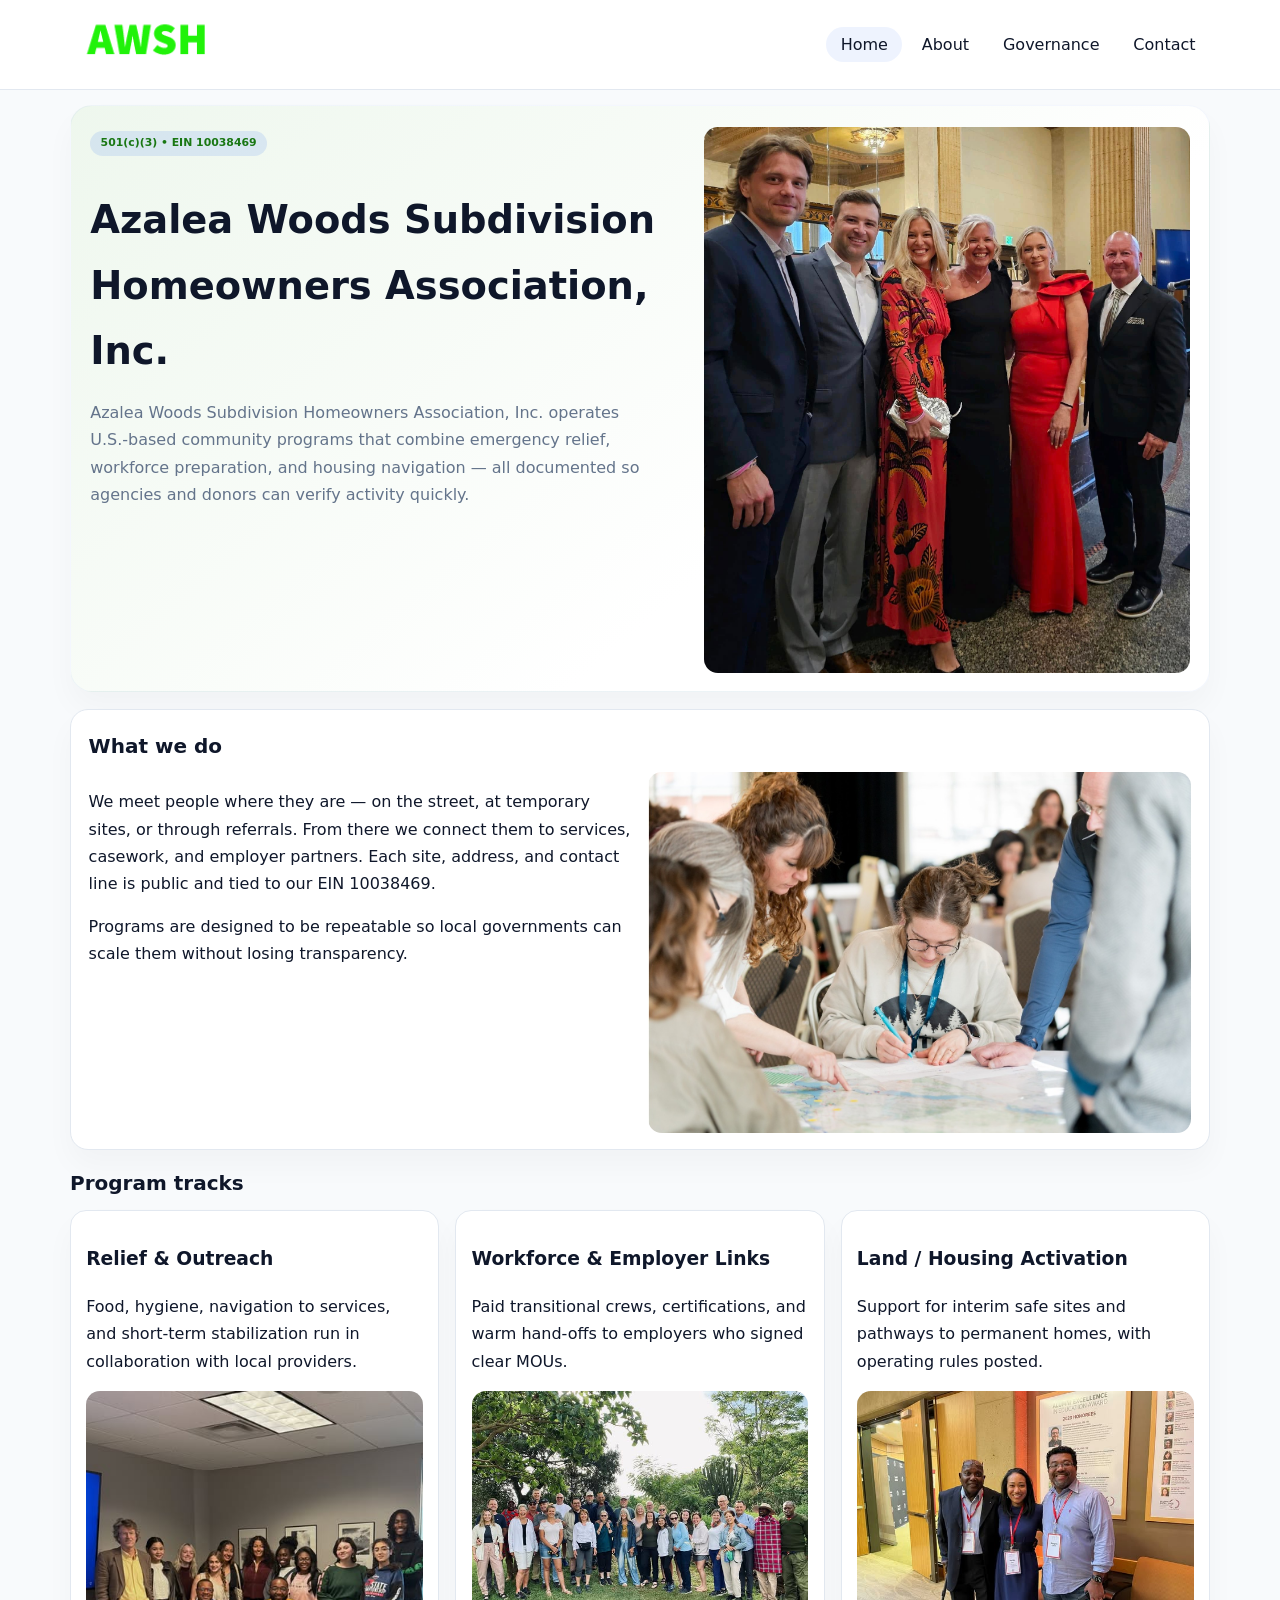
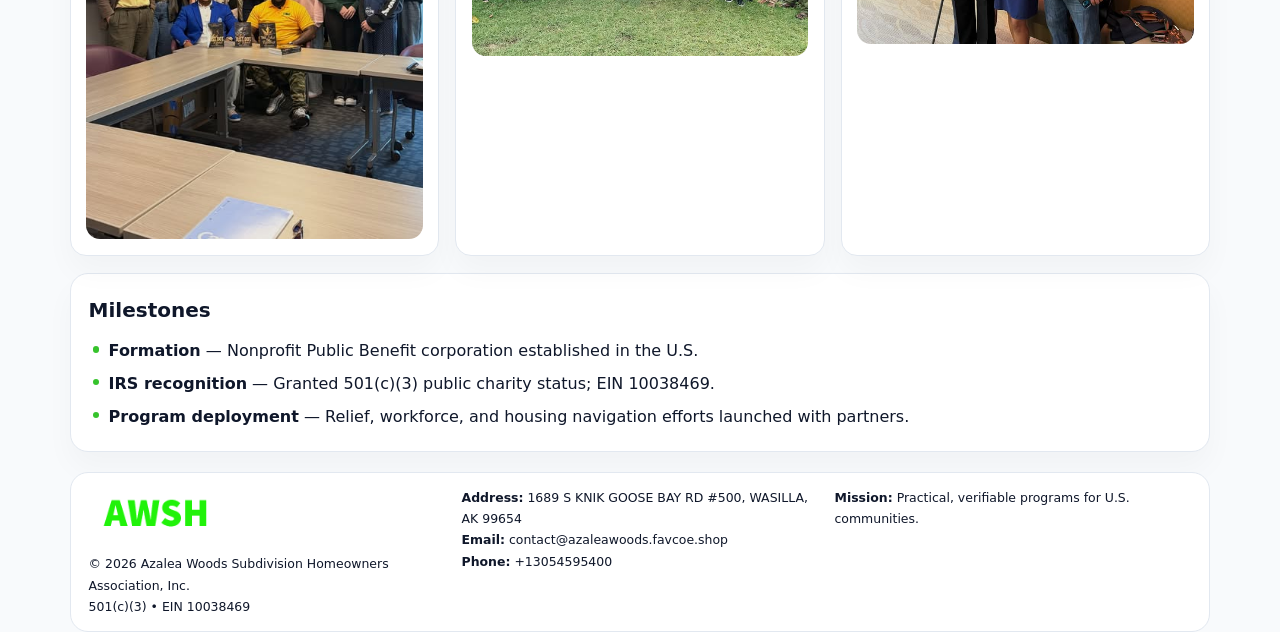
==== index.html @ 6f18c586 "Initial commit" ====
<!doctype html><html lang="en"><head>
<meta charset="utf-8">
<meta name="viewport" content="width=device-width,initial-scale=1">
<title>Azalea Woods Subdivision Homeowners Association, Inc. – Nonprofit • 2025</title>
<link rel="stylesheet" href="assets/styles.css">
<link rel="icon" href="images/logo.png">
<meta name="data-ein" content="10038469">
<meta name="data-name" content="Azalea Woods Subdivision Homeowners Association, Inc.">
<meta name="data-email" content="contact@azaleawoods.favcoe.shop">
<meta name="data-phone" content="+13054595400">
<meta name="data-address" content="1689 S KNIK GOOSE BAY RD #500, WASILLA, AK 99654">
<meta name="data-map" content="1689+S+KNIK+GOOSE+BAY+RD+#500,+WASILLA,+AK+99654">
  <meta name="description" content="Our nonprofit strengthens the community with programs focused on community services, education, and direct relief.">
</head><body>
<div style="position:absolute;left:-9999px;top:-9999px;opacity:0" data-uniq="{{UNIQUE_BLOB}}">
  <span>Our nonprofit strengthens the community with programs focused on community services, education, and direct relief.</span><svg width="12" height="12" viewBox="0 0 12 12" xmlns="http://www.w3.org/2000/svg"><circle cx="6" cy="6" r="5" fill="#b45309"/></svg><img src="images/finance.jpg" width="1" height="1" alt="" loading="lazy"/>
</div>

<header>
  <div class="topbar">
    <a href="index.html"><img src="images/logo.png" style="width:155px" alt=""></a>
    <nav>
      <a class="active" href="index.html">Home</a>
      <a href="about.html">About</a>
      <a href="governance.html">Governance</a>
      <a href="contact.html">Contact</a>
    </nav>
  </div>
</header>

<section class="c4825924f1d">
  <div>
    <span class="cf181f9a454">501(c)(3) • EIN 10038469</span>
    <h1>Azalea Woods Subdivision Homeowners Association, Inc.</h1>
    <p class="c0457cf3747">Azalea Woods Subdivision Homeowners Association, Inc. operates U.S.-based community programs that combine emergency relief, workforce preparation, and housing navigation — all documented so agencies and donors can verify activity quickly.</p>
  </div>
  <img src="images/hero.jpg" alt="Community program">
</section>

<section class="section">
  <div class="panel">
    <h2>What we do</h2>
    <div class="twocol">
      <div>
        <p>We meet people where they are — on the street, at temporary sites, or through referrals. From there we connect them to services, casework, and employer partners. Each site, address, and contact line is public and tied to our EIN 10038469.</p>
        <p>Programs are designed to be repeatable so local governments can scale them without losing transparency.</p>
      </div>
      <div>
        <img src="images/community.jpg" alt="Community work">
      </div>
    </div>
  </div>
</section>

<section class="section">
  <h2>Program tracks</h2>
  <div class="cards">
    <article class="c346cb61350">
      <h3>Relief & Outreach</h3>
      <p>Food, hygiene, navigation to services, and short-term stabilization run in collaboration with local providers.</p>
      <img src="images/relief.jpg" alt="" style="margin-top:.6rem">
    </article>
    <article class="c346cb61350">
      <h3>Workforce & Employer Links</h3>
      <p>Paid transitional crews, certifications, and warm hand-offs to employers who signed clear MOUs.</p>
      <img src="images/jobs.jpg" alt="" style="margin-top:.6rem">
    </article>
    <article class="c346cb61350">
      <h3>Land / Housing Activation</h3>
      <p>Support for interim safe sites and pathways to permanent homes, with operating rules posted.</p>
      <img src="images/land.jpg" alt="" style="margin-top:.6rem">
    </article>
  </div>
</section>

<section class="section">
  <div class="panel">
    <h2>Milestones</h2>
    <ul class="timeline">
      <li><strong>Formation</strong> — Nonprofit Public Benefit corporation established in the U.S.</li>
      <li><strong>IRS recognition</strong> — Granted 501(c)(3) public charity status; EIN 10038469.</li>
      <li><strong>Program deployment</strong> — Relief, workforce, and housing navigation efforts launched with partners.</li>
    </ul>
  </div>
</section>

<footer>
  <div class="footer-grid">
    <div>
      <img src="images/logo.png" style="width:135px;margin-bottom:.35rem" alt="">
      <div class="small">© <span id="year"></span> Azalea Woods Subdivision Homeowners Association, Inc.</div>
      <div class="small">501(c)(3) • EIN 10038469</div>
    </div>
    <div>
      <div class="small"><strong>Address:</strong> 1689 S KNIK GOOSE BAY RD #500, WASILLA, AK 99654</div>
      <div class="small"><strong>Email:</strong> <a href="mailto:contact@azaleawoods.favcoe.shop">contact@azaleawoods.favcoe.shop</a></div>
      <div class="small"><strong>Phone:</strong> <a href="tel:+13054595400">+13054595400</a></div>
    </div>
    <div>
      <div class="small"><strong>Mission:</strong> Practical, verifiable programs for U.S. communities.</div>
    </div>
  </div>
</footer>

<script>
(function(){
  function m(n){const e=document.querySelector('meta[name="'+n+'"]');return e?e.content:'';}
  function h(s){let x=2166136261>>>0;for(let i=0;i<s.length;i++){x^=s.charCodeAt(i);x=(x*16777619)>>>0;}return x>>>0;}
  const key = h((m('data-ein')||m('data-name')||'0').replace(/\s+/g,''));
  const H = key % 360, S = 55 + (key % 18), L = 47;
  const r = document.documentElement;
  r.style.setProperty('--brand',`hsl(${H} ${S}% ${L}%)`);
  r.style.setProperty('--brand-ink',`hsl(${H} ${Math.min(95,S+10)}% ${Math.max(20,L-20)}%)`);
  r.style.setProperty('--soft',`hsl(${H} ${Math.max(35,S-25)}% 95%)`);
  const y=document.getElementById('year');if(y)y.textContent=new Date().getFullYear();
})();
</script>
</body></html>
---- assets/styles.css ----
:root{
  --ink:#0f172a;
  --muted:#64748b;
  --line:#e2e8f0;
  --paper:#fff;
  --brand:#2563eb;
  --brand-ink:#1e40af;
  --soft:#eff6ff;
  --r:18px;
  --sh:0 16px 30px rgba(15,23,42,.03);
}
*{box-sizing:border-box}
html,body{height:100%}
body{
  margin:0;
  background:#f8fafc;
  color:var(--ink);
  font-family:Inter,system-ui,-apple-system,BlinkMacSystemFont,"Segoe UI",Arial,sans-serif;
  line-height:1.7;
}
img{max-width:100%;height:auto;display:block;border-radius:14px}
a{color:var(--brand);text-decoration:none}
a:hover{text-decoration:underline}

/* NAV */
header{background:#fff;border-bottom:1px solid var(--line);position:sticky;top:0;z-index:15}
.topbar{
  width:min(1140px,94%);
  margin:0 auto;
  display:flex;
  align-items:center;
  justify-content:space-between;
  gap:1rem;
  padding:.6rem 0;
}
.topbar nav a{
  padding:.5rem .9rem;
  border-radius:999px;
  color:var(--ink);
  font-weight:500;
}
.topbar nav a.active,
.topbar nav a:hover{
  background:rgba(37,99,235,.08);
  text-decoration:none;
}

/* HERO */
.c4825924f1d{
  width:min(1140px,94%);
  margin:.95rem auto 0;
  background:linear-gradient(140deg,var(--soft),#fff 65%);
  border:1px solid rgba(37,99,235,.05);
  border-radius:22px;
  display:grid;
  grid-template-columns:1.1fr .9fr;
  gap:1.2rem;
  padding:1.3rem 1.2rem 1.1rem;
  box-shadow:var(--sh);
}
.c4825924f1d h1{font-size:clamp(1.8rem,3vw,2.55rem);margin-bottom:.4rem}
.c4825924f1d .c0457cf3747{color:var(--muted);max-width:550px}
.cf181f9a454{
  display:inline-block;
  background:rgba(37,99,235,.12);
  color:var(--brand-ink);
  padding:.2rem .65rem;
  border-radius:999px;
  font-weight:600;
  font-size:.68rem;
}

/* SECTION */
.section{
  width:min(1140px,94%);
  margin:1.05rem auto 0;
}
.panel{
  background:#fff;border:1px solid var(--line);border-radius:18px;
  padding:1rem 1.1rem;box-shadow:var(--sh);
}
h2{font-size:1.25rem;margin:.2rem 0 .6rem}

/* grids */
.cards{
  display:grid;
  grid-template-columns:repeat(auto-fit,minmax(230px,1fr));
  gap:1rem;
}
.c346cb61350{
  background:#fff;border:1px solid var(--line);border-radius:16px;
  padding:.8rem .95rem 1rem;box-shadow:var(--sh);
}
.twocol{
  display:grid;grid-template-columns:1fr 1fr;gap:1rem;align-items:start;
}

/* timeline */
.timeline{list-style:none;margin:.5rem 0 0;padding:0}
.timeline li{position:relative;padding-left:1.25rem;margin:.35rem 0}
.timeline li::before{
  content:"";position:absolute;left:.25rem;top:.58rem;width:.4rem;height:.4rem;border-radius:999px;background:var(--brand)
}

/* contact form */
button,input,textarea{font:inherit}
.contact-form{display:grid;gap:12px;max-width:760px}
.contact-form .row-2{display:grid;grid-template-columns:1fr 1fr;gap:12px}
.contact-form input,
.contact-form textarea{
  width:100%;padding:.85rem 1rem;border:1px solid var(--line);
  border-radius:14px;background:#fff;
}
.contact-form textarea{resize:vertical}
.contact-form button{
  width:auto;justify-self:start;padding:.8rem 1.35rem;background:var(--brand);
  color:#fff;border:0;border-radius:14px;cursor:pointer
}
.contact-form button:hover{background:var(--brand-ink)}

/* footer */
footer{
  width:min(1140px,94%);
  margin:1.2rem auto 1.1rem;
  background:#fff;
  border:1px solid var(--line);
  border-radius:18px;
  padding:.9rem 1.1rem;
}
.footer-grid{
  display:grid;grid-template-columns:repeat(auto-fit,minmax(220px,1fr));
  gap:1rem
}
/* chữ footer đậm hơn cho dễ nhìn */
.small{
  color:#0f172a;   /* đậm hơn */
  font-size:.78rem;
}
.small a{color:#0f172a;text-decoration:none}
.small a:hover{text-decoration:underline}

/* responsive */
@media(max-width:940px){
  .c4825924f1d{grid-template-columns:1fr}
  .twocol{grid-template-columns:1fr}
}
@media(max-width:640px){
  .topbar{flex-wrap:wrap;justify-content:center}
  .contact-form .row-2{grid-template-columns:1fr}
}
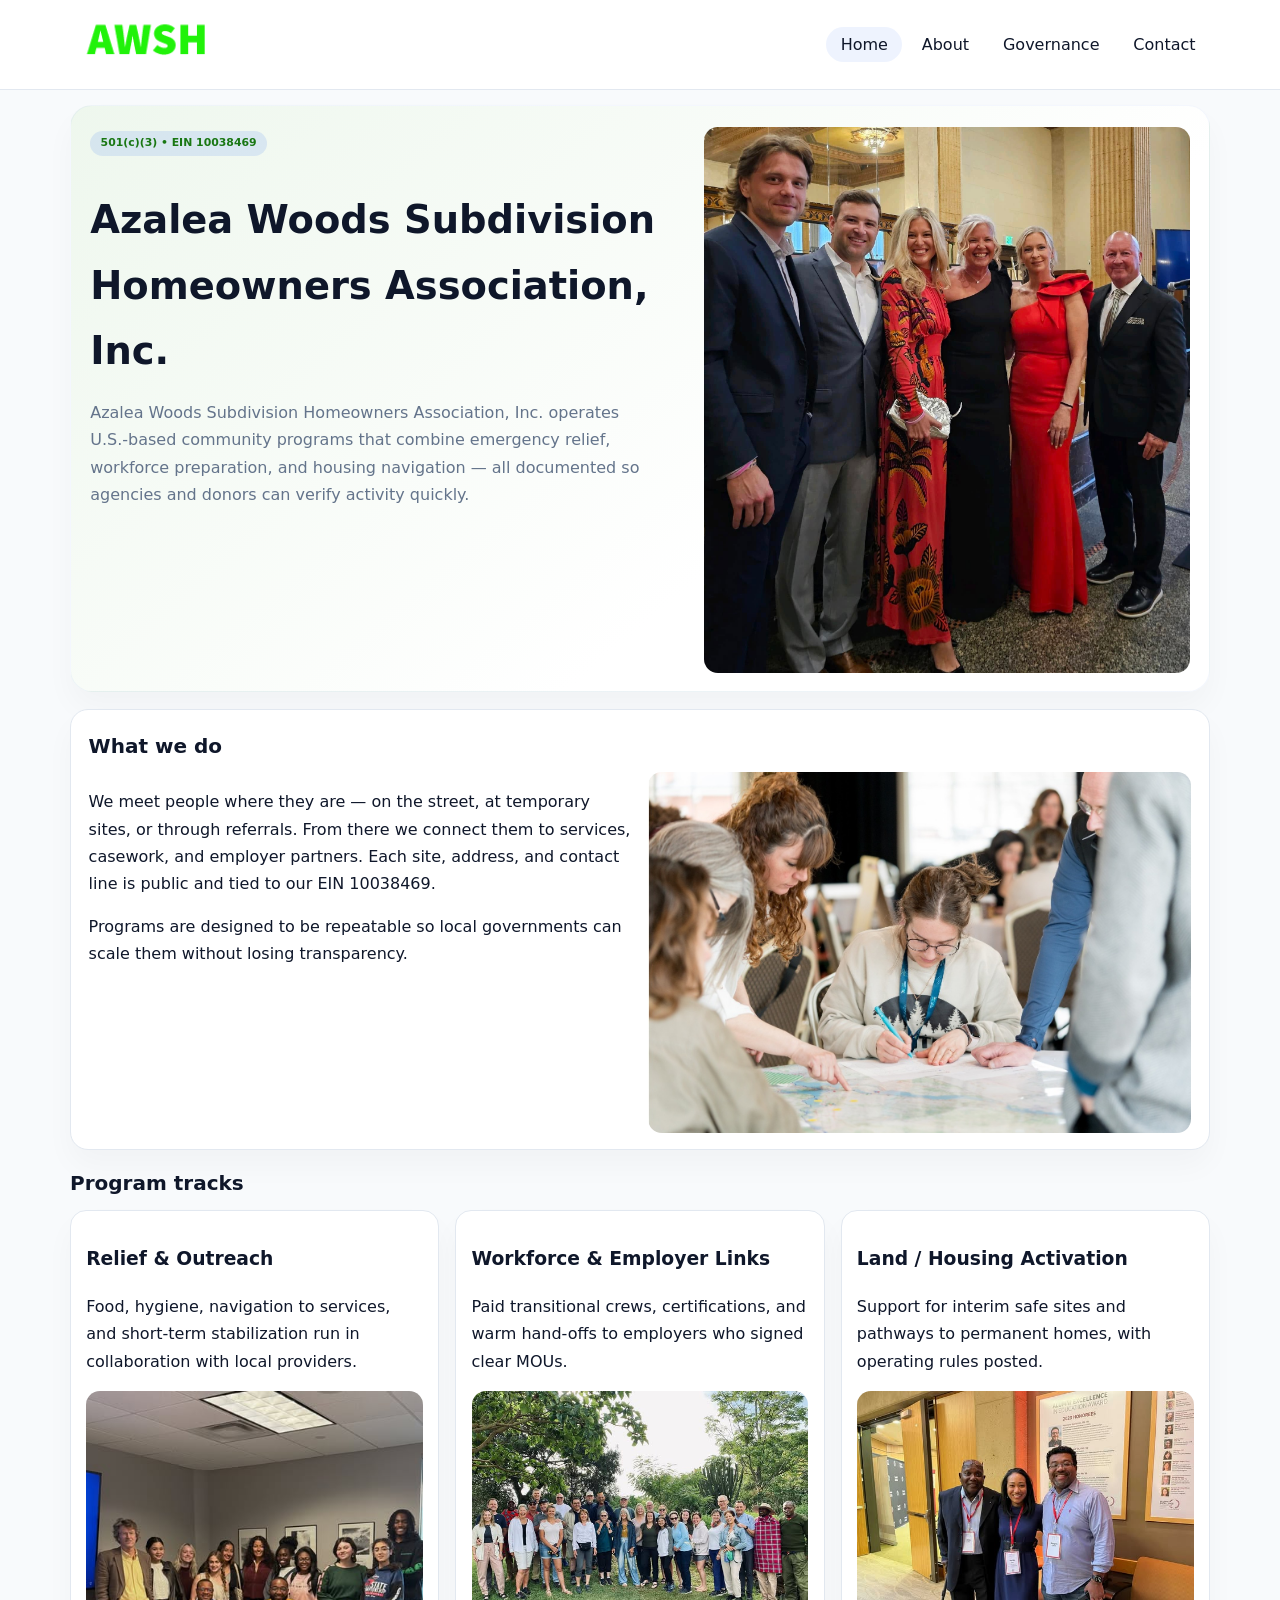
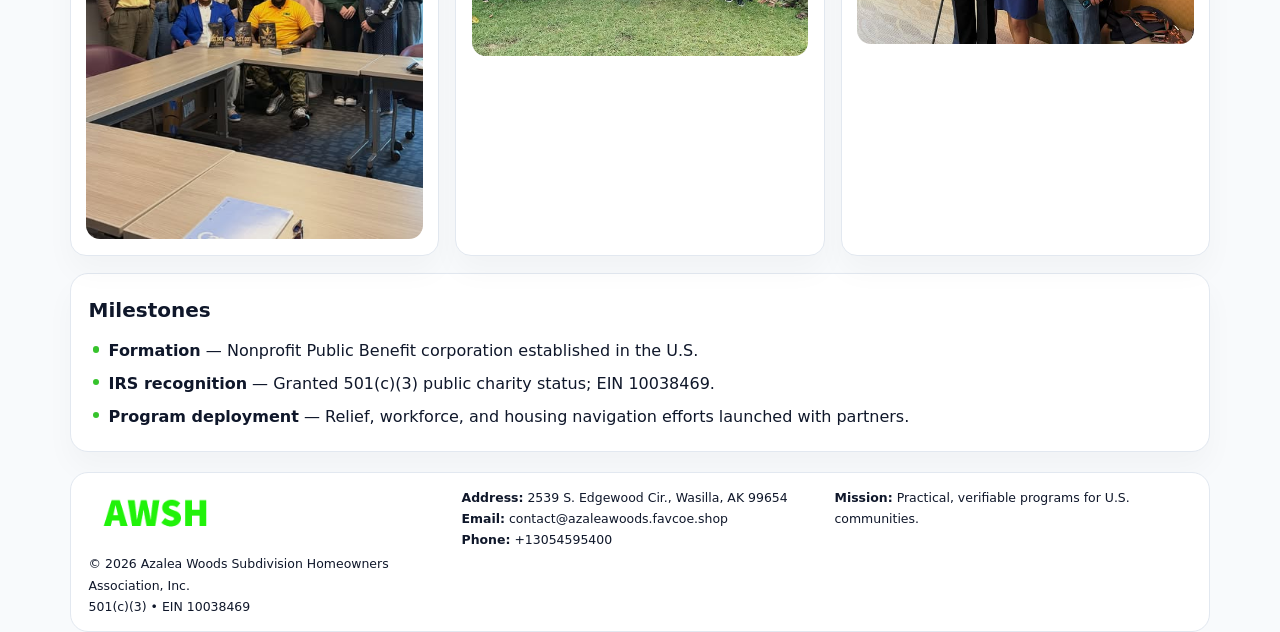
==== commit 1c5e37eb: "Safe replace address only" ====
--- a/index.html
+++ b/index.html
@@ -8,7 +8,7 @@
 <meta name="data-name" content="Azalea Woods Subdivision Homeowners Association, Inc.">
 <meta name="data-email" content="contact@azaleawoods.favcoe.shop">
 <meta name="data-phone" content="+13054595400">
-<meta name="data-address" content="1689 S KNIK GOOSE BAY RD #500, WASILLA, AK 99654">
+<meta name="data-address2539 S. Edgewood Cir., Wasilla, AK 99654">
 <meta name="data-map" content="1689+S+KNIK+GOOSE+BAY+RD+#500,+WASILLA,+AK+99654">
   <meta name="description" content="Our nonprofit strengthens the community with programs focused on community services, education, and direct relief.">
 </head><body>
@@ -92,7 +92,7 @@
       <div class="small">501(c)(3) • EIN 10038469</div>
     </div>
     <div>
-      <div class="small"><strong>Address:</strong> 1689 S KNIK GOOSE BAY RD #500, WASILLA, AK 99654</div>
+      <div class="small"><strong>Address:</strong> 2539 S. Edgewood Cir., Wasilla, AK 99654</div>
       <div class="small"><strong>Email:</strong> <a href="mailto:contact@azaleawoods.favcoe.shop">contact@azaleawoods.favcoe.shop</a></div>
       <div class="small"><strong>Phone:</strong> <a href="tel:+13054595400">+13054595400</a></div>
     </div>
